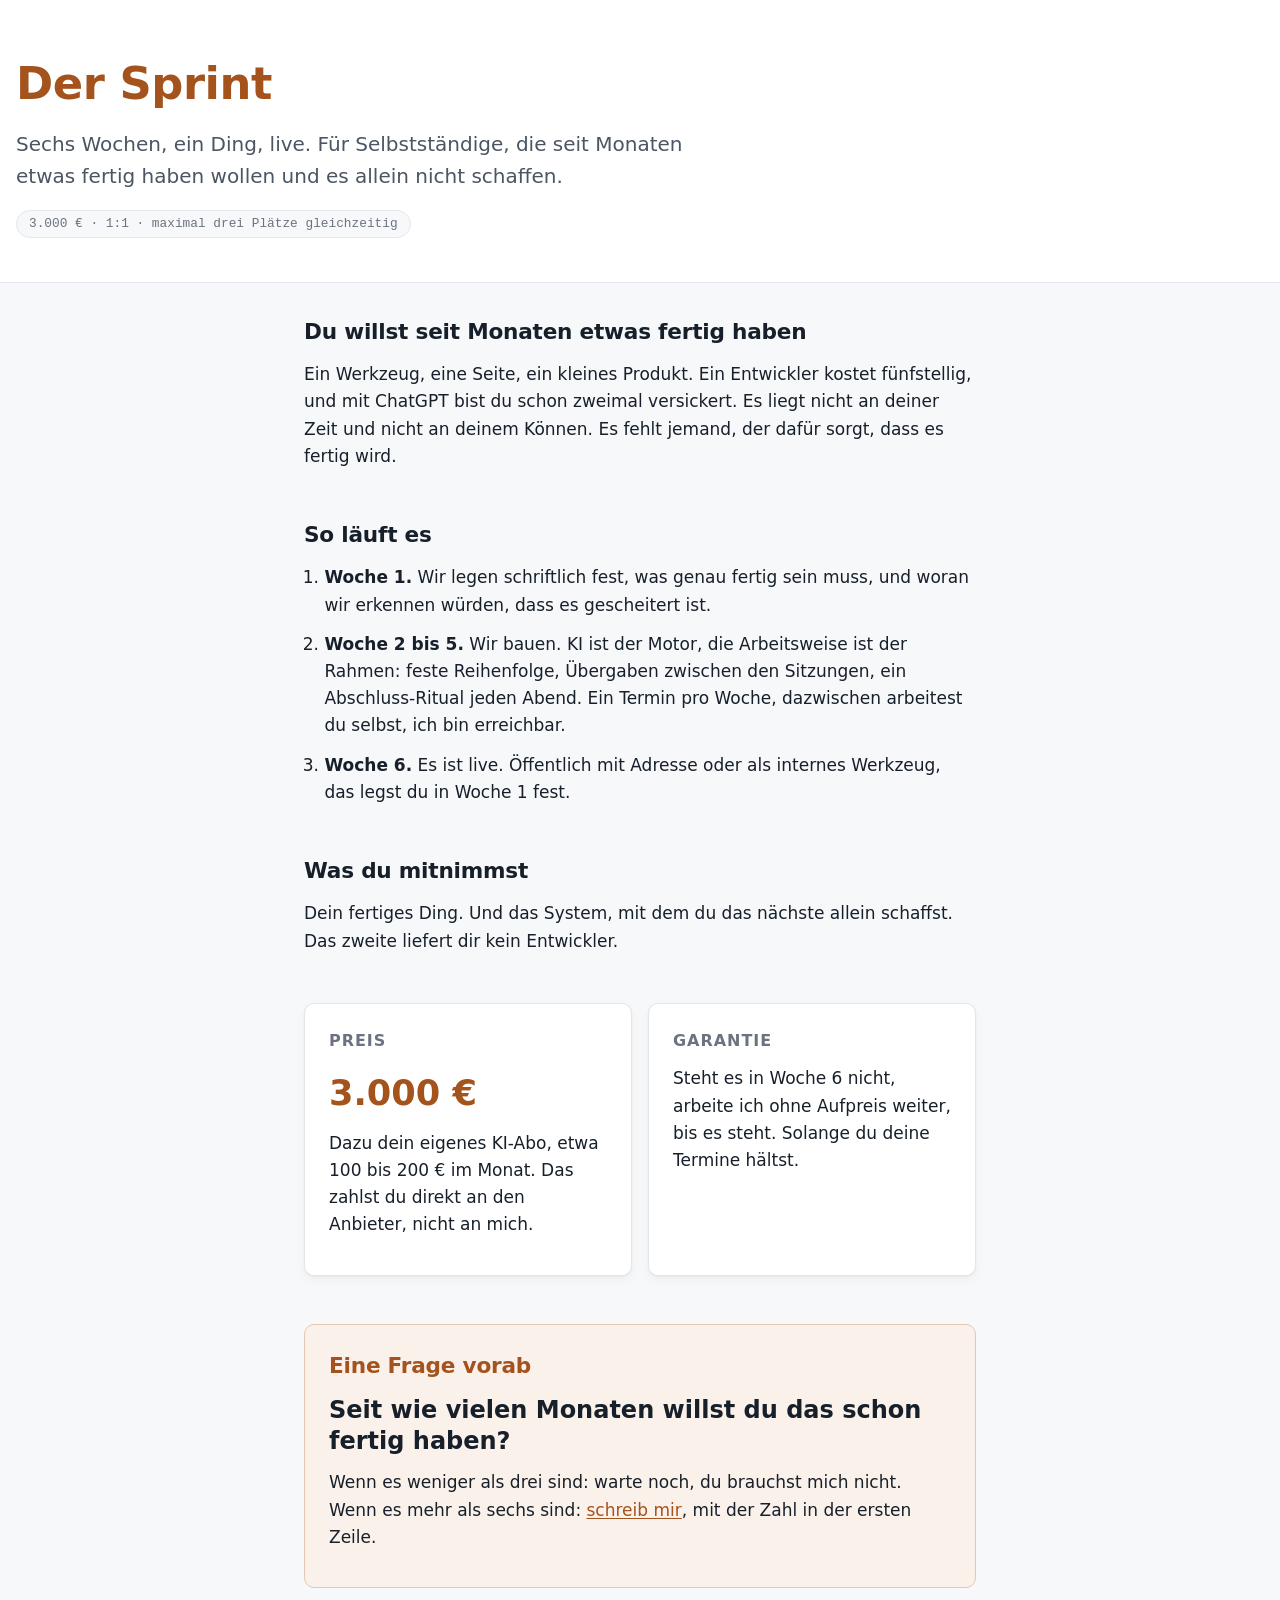
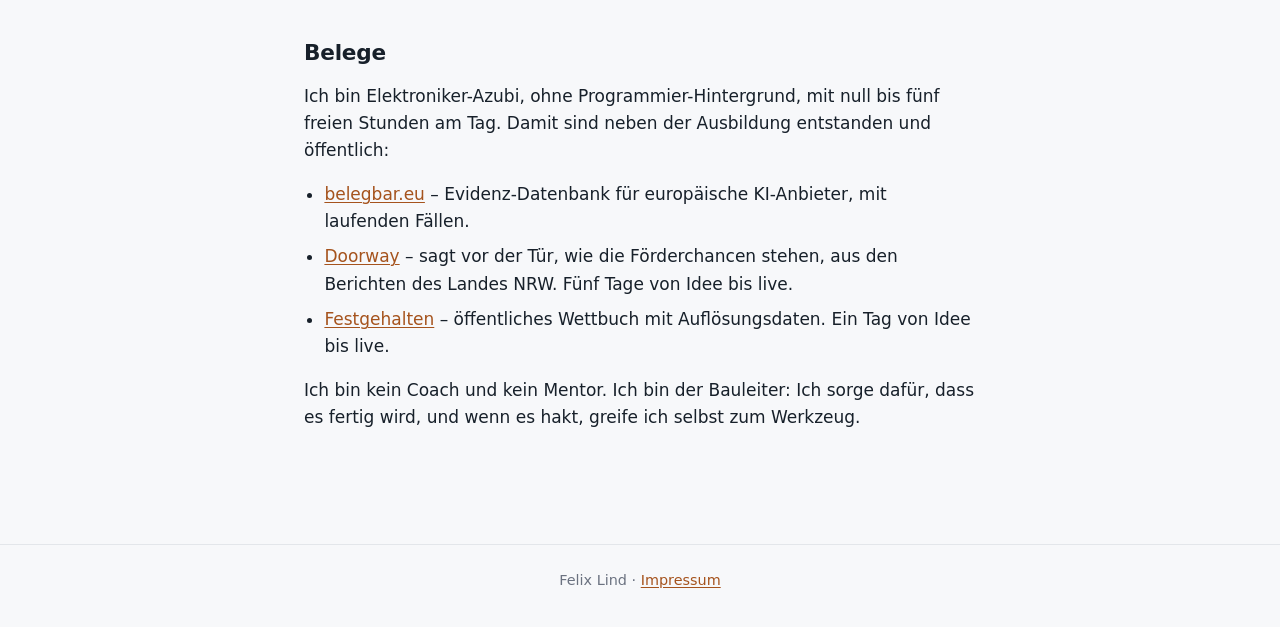
==== site/index.html @ 546978e0 "feat: Angebotsseite Der Sprint, Stand 15.09.2026" ====
<!doctype html>
<html lang="de">
<head>
<meta charset="utf-8">
<meta name="viewport" content="width=device-width, initial-scale=1">
<title>Der Sprint — sechs Wochen, ein Ding, live</title>
<meta name="description" content="Sechs Wochen Bauleitung für Solo-Selbstständige, die ihr digitales Werkzeug seit Monaten nicht fertig bekommen. 3.000 €, mit Garantie.">
<link rel="stylesheet" href="stil.css">
</head>
<body>
<header>
  <h1>Der Sprint</h1>
  <p class="claim">Sechs Wochen, ein Ding, live. Für Selbstständige, die seit Monaten etwas fertig haben wollen und es allein nicht schaffen.</p>
  <p class="stand">3.000 € · 1:1 · maximal drei Plätze gleichzeitig</p>
</header>

<main>
  <section aria-labelledby="fuer-wen">
    <h2 id="fuer-wen">Du willst seit Monaten etwas fertig haben</h2>
    <p>Ein Werkzeug, eine Seite, ein kleines Produkt. Ein Entwickler kostet fünfstellig, und mit ChatGPT bist du schon zweimal versickert. Es liegt nicht an deiner Zeit und nicht an deinem Können. Es fehlt jemand, der dafür sorgt, dass es fertig wird.</p>
  </section>

  <section aria-labelledby="ablauf">
    <h2 id="ablauf">So läuft es</h2>
    <ol class="wochen">
      <li><strong>Woche 1.</strong> Wir legen schriftlich fest, was genau fertig sein muss, und woran wir erkennen würden, dass es gescheitert ist.</li>
      <li><strong>Woche 2 bis 5.</strong> Wir bauen. KI ist der Motor, die Arbeitsweise ist der Rahmen: feste Reihenfolge, Übergaben zwischen den Sitzungen, ein Abschluss-Ritual jeden Abend. Ein Termin pro Woche, dazwischen arbeitest du selbst, ich bin erreichbar.</li>
      <li><strong>Woche 6.</strong> Es ist live. Öffentlich mit Adresse oder als internes Werkzeug, das legst du in Woche 1 fest.</li>
    </ol>
  </section>

  <section aria-labelledby="mitnahme">
    <h2 id="mitnahme">Was du mitnimmst</h2>
    <p>Dein fertiges Ding. Und das System, mit dem du das nächste allein schaffst. Das zweite liefert dir kein Entwickler.</p>
  </section>

  <section class="karten" aria-label="Preis und Garantie">
    <div class="karte">
      <h2>Preis</h2>
      <p class="zahl">3.000 €</p>
      <p>Dazu dein eigenes KI-Abo, etwa 100 bis 200 € im Monat. Das zahlst du direkt an den Anbieter, nicht an mich.</p>
    </div>
    <div class="karte">
      <h2>Garantie</h2>
      <p>Steht es in Woche 6 nicht, arbeite ich ohne Aufpreis weiter, bis es steht. Solange du deine Termine hältst.</p>
    </div>
  </section>

  <section class="frage" aria-labelledby="frage-titel">
    <h2 id="frage-titel">Eine Frage vorab</h2>
    <p class="gross">Seit wie vielen Monaten willst du das schon fertig haben?</p>
    <p>Wenn es weniger als drei sind: warte noch, du brauchst mich nicht. Wenn es mehr als sechs sind: <a href="mailto:felix.h.lind@gmail.com?subject=Sprint">schreib mir</a>, mit der Zahl in der ersten Zeile.</p>
  </section>

  <section aria-labelledby="belege">
    <h2 id="belege">Belege</h2>
    <p>Ich bin Elektroniker-Azubi, ohne Programmier-Hintergrund, mit null bis fünf freien Stunden am Tag. Damit sind neben der Ausbildung entstanden und öffentlich:</p>
    <ul class="belege">
      <li><a href="https://belegbar.eu">belegbar.eu</a> – Evidenz-Datenbank für europäische KI-Anbieter, mit laufenden Fällen.</li>
      <li><a href="https://felix3c.github.io/doorway/">Doorway</a> – sagt vor der Tür, wie die Förderchancen stehen, aus den Berichten des Landes NRW. Fünf Tage von Idee bis live.</li>
      <li><a href="https://felix3c.github.io/festgehalten/">Festgehalten</a> – öffentliches Wettbuch mit Auflösungsdaten. Ein Tag von Idee bis live.</li>
    </ul>
    <p>Ich bin kein Coach und kein Mentor. Ich bin der Bauleiter: Ich sorge dafür, dass es fertig wird, und wenn es hakt, greife ich selbst zum Werkzeug.</p>
  </section>
</main>

<footer>
  <p>Felix Lind · <a href="impressum.html">Impressum</a></p>
</footer>
</body>
</html>
---- site/stil.css ----
/* Der Sprint — gleiche Familie wie Doorway: eine Akzentfarbe, 8-px-Raster, ruhige Schrift. */

:root {
  --akzent-h: 24;
  --akzent: hsl(var(--akzent-h) 70% 38%);
  --akzent-hell: hsl(var(--akzent-h) 60% 95%);
  --akzent-rand: hsl(var(--akzent-h) 50% 80%);
  --tinte: #17202a;
  --text-2: #4b5563;
  --text-3: #6b7280;
  --linie: #e3e6ea;
  --flaeche: #ffffff;
  --grund: #f7f8fa;
  --schatten: 0 1px 2px rgb(0 0 0 / 0.05), 0 4px 12px rgb(0 0 0 / 0.04);
  --radius: 10px;
  --sp-1: 4px; --sp-2: 8px; --sp-3: 12px; --sp-4: 16px; --sp-6: 24px; --sp-8: 32px; --sp-12: 48px; --sp-16: 64px;
  --mono: ui-monospace, "Cascadia Mono", Consolas, "SF Mono", monospace;
  --sans: system-ui, -apple-system, "Segoe UI", Roboto, "Helvetica Neue", Arial, sans-serif;
}

@media (prefers-color-scheme: dark) {
  :root {
    --akzent: hsl(var(--akzent-h) 75% 62%);
    --akzent-hell: hsl(var(--akzent-h) 35% 16%);
    --akzent-rand: hsl(var(--akzent-h) 35% 30%);
    --tinte: #e6e8eb;
    --text-2: #b4bac2;
    --text-3: #8b929b;
    --linie: #2a3038;
    --flaeche: #181c21;
    --grund: #111418;
    --schatten: 0 1px 2px rgb(0 0 0 / 0.4);
  }
}

* { box-sizing: border-box; }
html { background: var(--grund); }
body {
  margin: 0;
  color: var(--tinte);
  background: var(--grund);
  font: 17px/1.6 var(--sans);
  -webkit-font-smoothing: antialiased;
}
a { color: var(--akzent); text-decoration-thickness: 1px; text-underline-offset: 2px; }
a:hover { text-decoration-thickness: 2px; }

header {
  background: var(--flaeche);
  border-bottom: 1px solid var(--linie);
  padding: var(--sp-12) var(--sp-4) var(--sp-8);
}
header > * { max-width: 44rem; margin-left: auto; margin-right: auto; }
header h1 {
  margin: 0 0 var(--sp-2);
  font-size: clamp(2rem, 1.5rem + 2vw, 2.8rem);
  font-weight: 700;
  letter-spacing: -0.01em;
  color: var(--akzent);
}
.claim { margin: 0 0 var(--sp-4); font-size: 1.25rem; color: var(--text-2); }
.stand {
  display: inline-block;
  font: 0.8rem/1.4 var(--mono);
  color: var(--text-3);
  background: var(--grund);
  border: 1px solid var(--linie);
  border-radius: 999px;
  padding: var(--sp-1) var(--sp-3);
}

main { max-width: 44rem; margin: 0 auto; padding: var(--sp-8) var(--sp-4) var(--sp-16); }
section { margin-bottom: var(--sp-12); }
h2 { font-size: 1.35rem; margin: 0 0 var(--sp-3); letter-spacing: -0.01em; }
p { margin: 0 0 var(--sp-3); }

.wochen { padding-left: 1.2em; margin: 0; }
.wochen li { margin-bottom: var(--sp-3); }

.karten { display: grid; grid-template-columns: repeat(auto-fit, minmax(16rem, 1fr)); gap: var(--sp-4); }
.karte {
  background: var(--flaeche);
  border: 1px solid var(--linie);
  border-radius: var(--radius);
  box-shadow: var(--schatten);
  padding: var(--sp-6);
}
.karte h2 { font-size: 1rem; color: var(--text-3); text-transform: uppercase; letter-spacing: 0.06em; }
.zahl { font-size: 2.2rem; font-weight: 700; color: var(--akzent); margin-bottom: var(--sp-2); }

.frage {
  background: var(--akzent-hell);
  border: 1px solid var(--akzent-rand);
  border-radius: var(--radius);
  padding: var(--sp-6);
}
.frage h2 { color: var(--akzent); }
.gross { font-size: 1.5rem; font-weight: 600; line-height: 1.3; }

.belege { padding-left: 1.2em; }
.belege li { margin-bottom: var(--sp-2); }

footer {
  border-top: 1px solid var(--linie);
  padding: var(--sp-6) var(--sp-4);
  font-size: 0.9rem;
  color: var(--text-3);
  text-align: center;
}
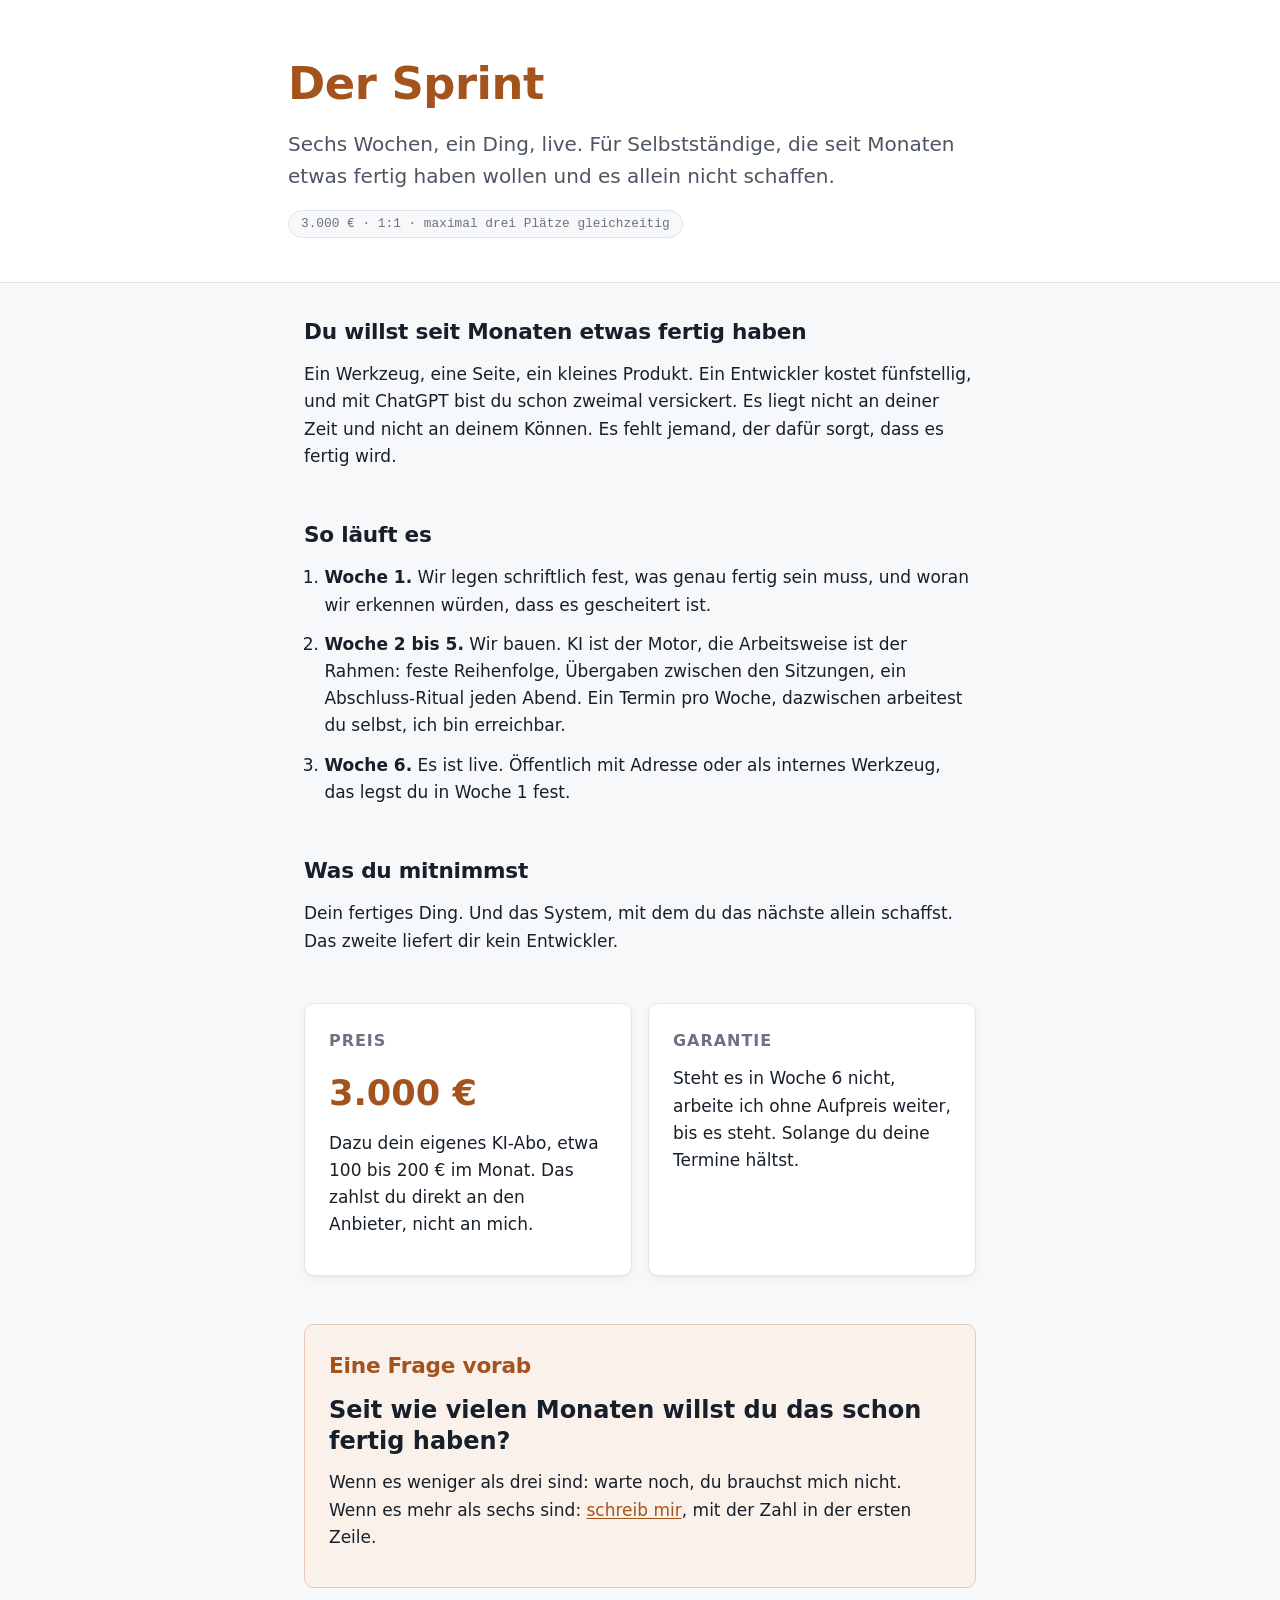
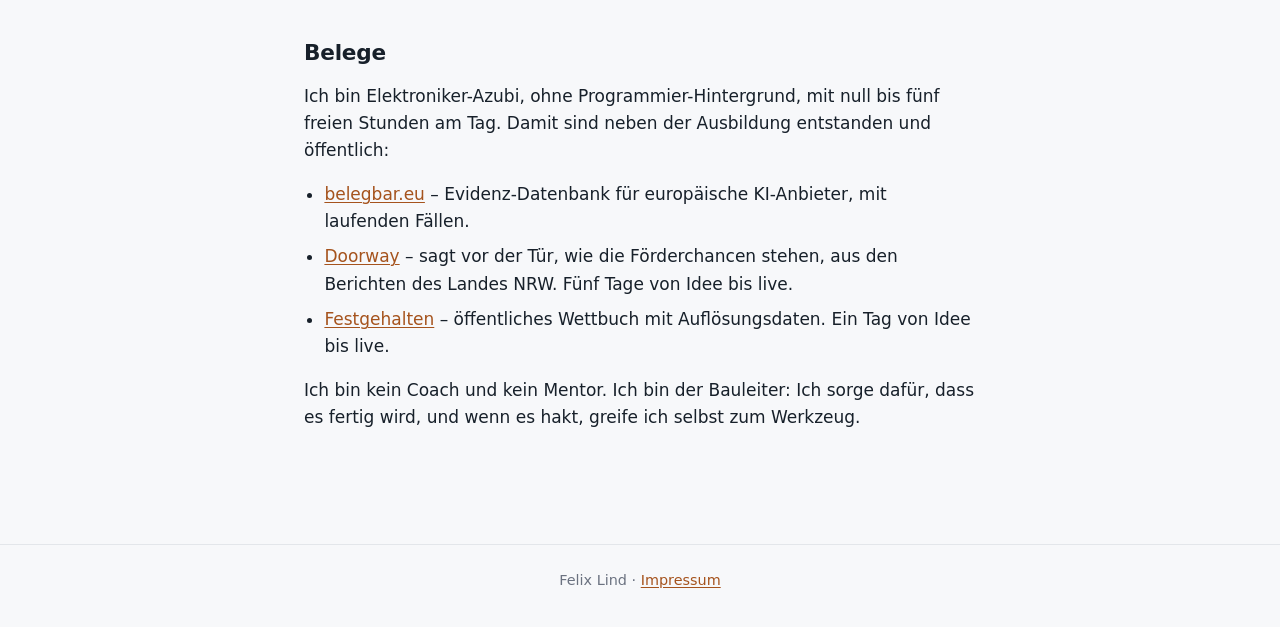
==== commit a0ed7384: "fix: Kopfbereich zentriert wie der Text" ====
--- a/site/index.html
+++ b/site/index.html
@@ -9,9 +9,11 @@
 </head>
 <body>
 <header>
+  <div class="innen">
   <h1>Der Sprint</h1>
   <p class="claim">Sechs Wochen, ein Ding, live. Für Selbstständige, die seit Monaten etwas fertig haben wollen und es allein nicht schaffen.</p>
   <p class="stand">3.000 € · 1:1 · maximal drei Plätze gleichzeitig</p>
+  </div>
 </header>
 
 <main>
--- a/site/stil.css
+++ b/site/stil.css
@@ -50,7 +50,7 @@
   border-bottom: 1px solid var(--linie);
   padding: var(--sp-12) var(--sp-4) var(--sp-8);
 }
-header > * { max-width: 44rem; margin-left: auto; margin-right: auto; }
+header .innen { max-width: 44rem; margin: 0 auto; }
 header h1 {
   margin: 0 0 var(--sp-2);
   font-size: clamp(2rem, 1.5rem + 2vw, 2.8rem);
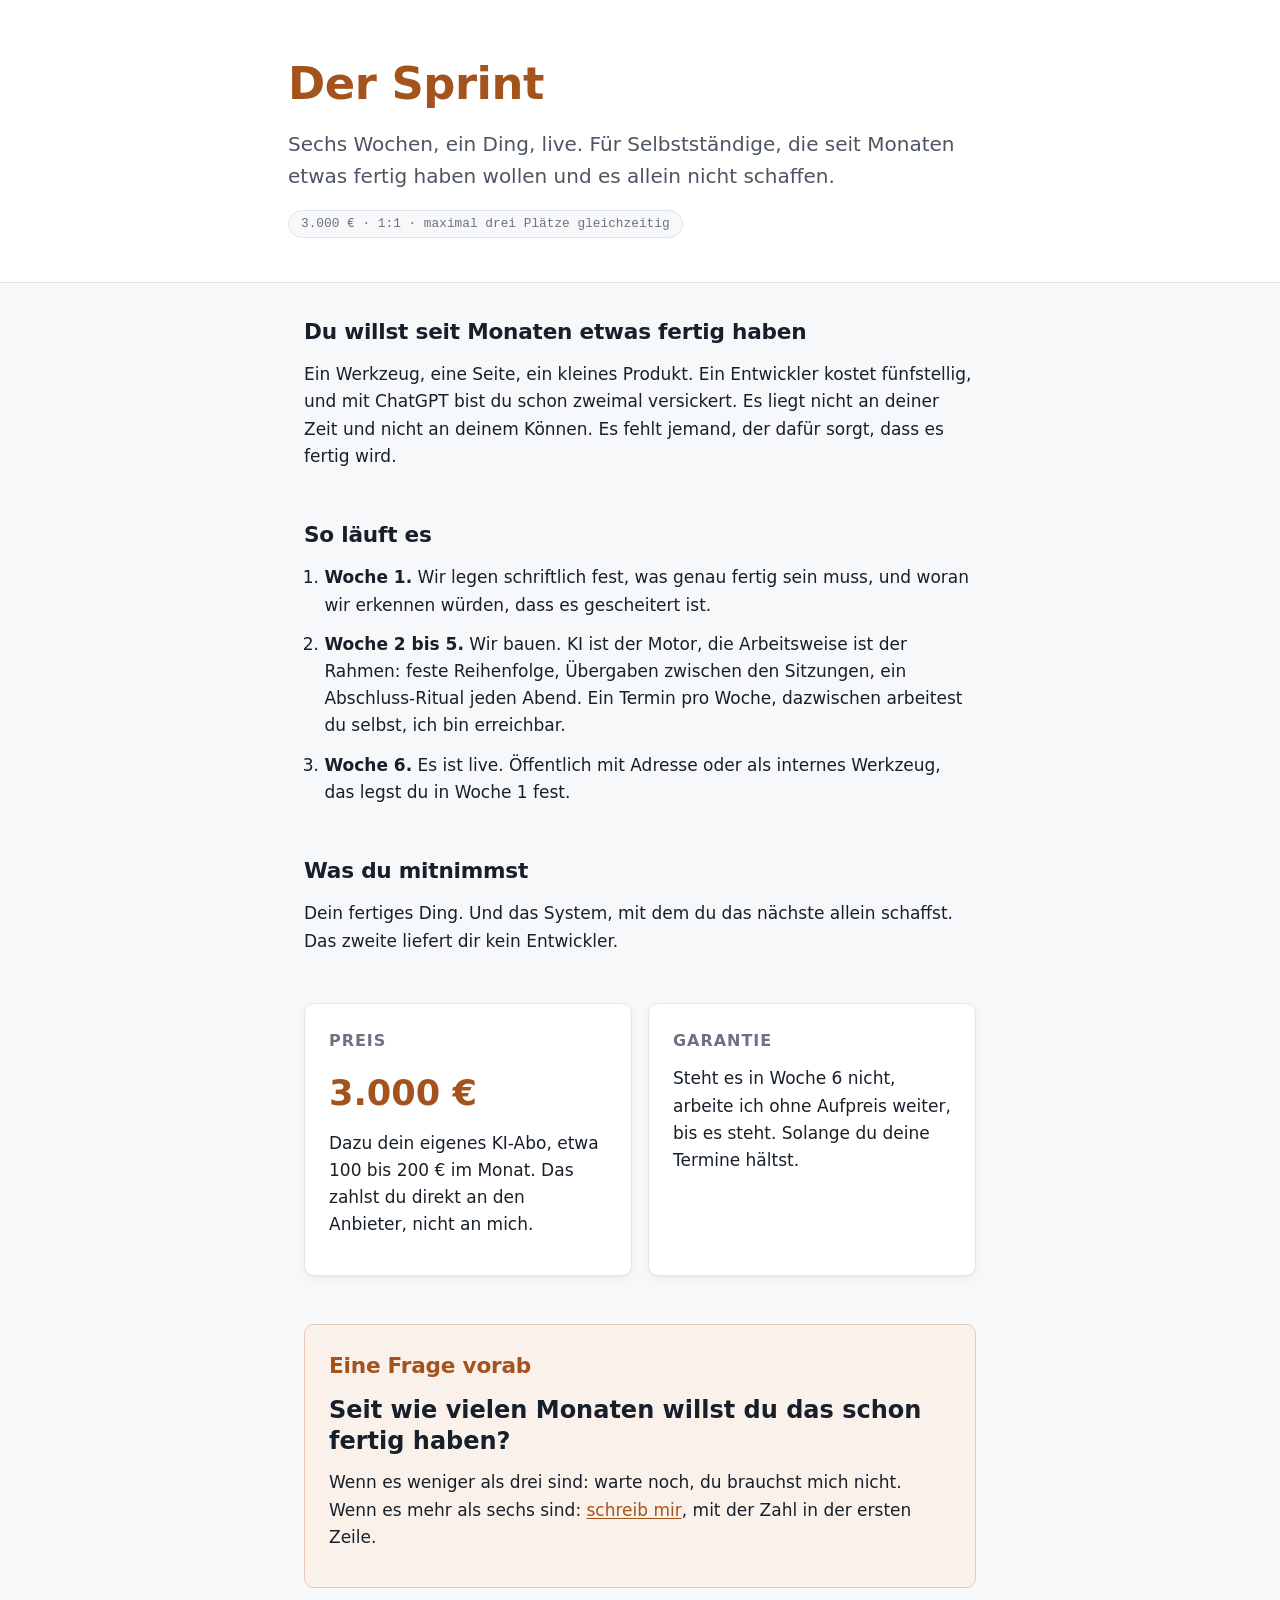
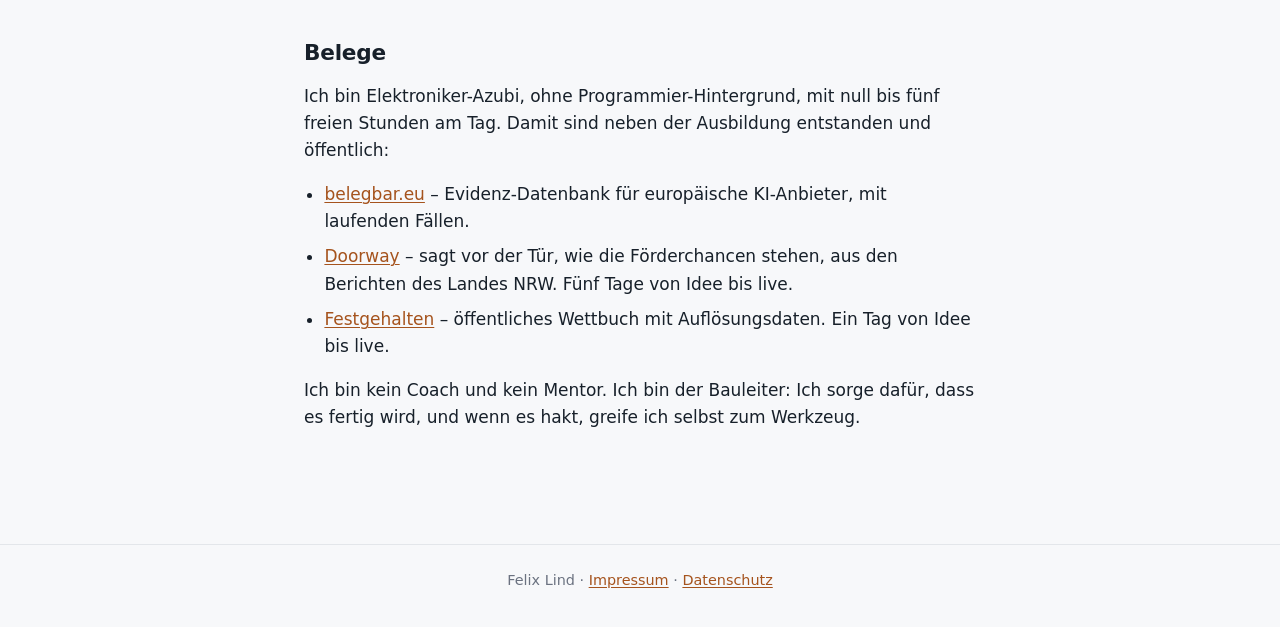
==== commit fc9d4b96: "fix: Impressum mit Anschrift, Datenschutzerklärung Co-Authored-By: Claude Fable 5.1 <noreply@anthrop" ====
--- a/site/index.html
+++ b/site/index.html
@@ -67,7 +67,7 @@
 </main>
 
 <footer>
-  <p>Felix Lind · <a href="impressum.html">Impressum</a></p>
+  <p>Felix Lind · <a href="impressum.html">Impressum</a> · <a href="datenschutz.html">Datenschutz</a></p>
 </footer>
 </body>
 </html>
